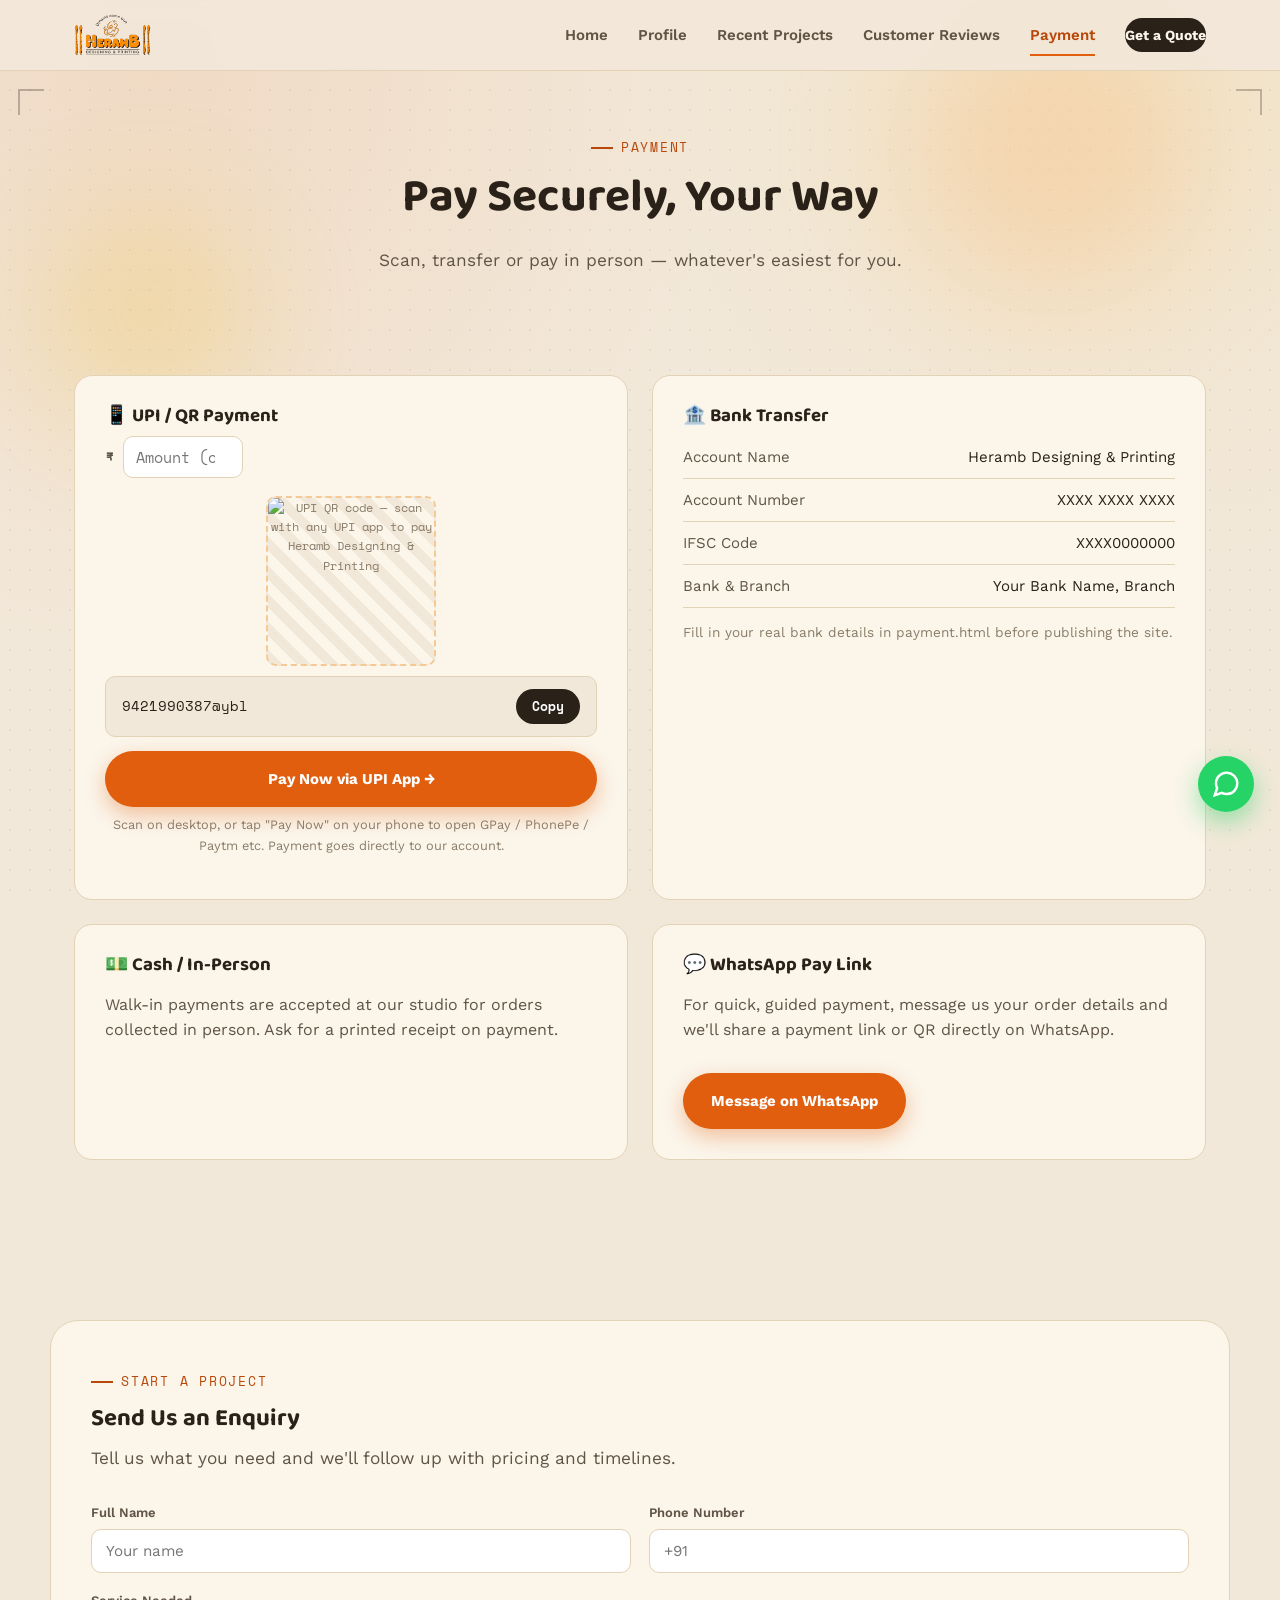
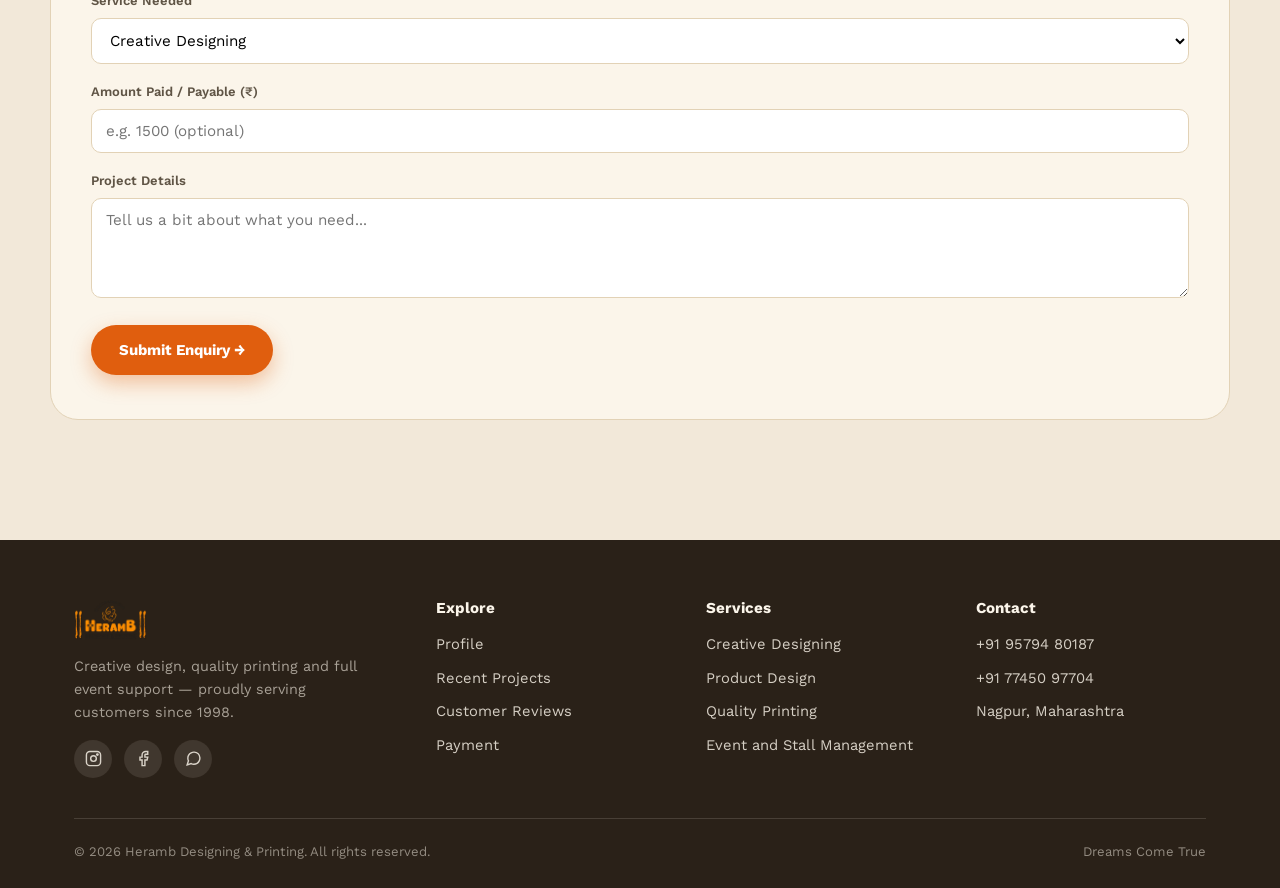
==== payment.html @ d9533949 "Add files via upload" ====
<!DOCTYPE html>
<html lang="en">
<head>
<meta charset="UTF-8">
<meta name="viewport" content="width=device-width, initial-scale=1.0">
<title>Payment &amp; Enquiry | Heramb Designing &amp; Printing</title>
<meta name="description" content="Payment options and project enquiry form for Heramb Designing & Printing.">
<link rel="icon" href="images/logo.png">
<link rel="preconnect" href="https://fonts.googleapis.com">
<link href="https://fonts.googleapis.com/css2?family=Baloo+2:wght@500;600;700;800&family=Work+Sans:wght@400;500;600;700&family=Space+Mono:wght@400;700&display=swap" rel="stylesheet">
<link rel="stylesheet" href="styles.css">
<script src="config.js"></script>
<style>
  .pay-grid { display: grid; grid-template-columns: 1fr 1fr; gap: 24px; }
  .pay-card { background: var(--beige-panel); border: 1px solid var(--beige-line); border-radius: var(--radius-md); padding: 30px; }
  .pay-card h3 { display:flex; align-items:center; gap:10px; }
  .qr-box {
    width: 170px; height: 170px; margin: 18px auto 10px;
    border: 2px dashed var(--orange-tint-2); border-radius: var(--radius-sm);
    display:flex; align-items:center; justify-content:center;
    color: var(--charcoal-faint); font-family: var(--font-mono); font-size:12px; text-align:center;
    background: repeating-linear-gradient(45deg, var(--beige-bg), var(--beige-bg) 10px, var(--beige-panel) 10px, var(--beige-panel) 20px);
  }
  .upi-row {
    display:flex; align-items:center; justify-content:space-between; gap:10px;
    background: var(--beige-bg); border: 1px solid var(--beige-line);
    border-radius: var(--radius-sm); padding: 12px 16px; font-family: var(--font-mono); font-size: 14px;
  }
  .copy-btn {
    background: var(--charcoal); color:#fff; border:none; padding:8px 16px;
    border-radius: 999px; font-size: 12.5px; font-weight:700;
  }
  .copy-btn:hover { background: var(--orange-deep); }
  .detail-line { display:flex; justify-content:space-between; padding:9px 0; border-bottom:1px solid var(--beige-line); font-size:.94rem; }
  .detail-line span:first-child { color: var(--charcoal-soft); }
  .form-grid { display:grid; grid-template-columns: 1fr 1fr; gap:18px; }
  .form-grid .full { grid-column: 1 / -1; }
  label { font-size: 13px; font-weight:600; color:var(--charcoal-soft); display:block; margin-bottom:6px; }
  input, select, textarea {
    width:100%; padding: 12px 14px; border-radius: var(--radius-sm);
    border: 1px solid var(--beige-line); background:#fff; font-family: var(--font-body); font-size: .95rem;
  }
  textarea { resize: vertical; min-height: 100px; }
  #formMessage {
    display:none; margin-top:16px; padding:14px 18px; border-radius: var(--radius-sm);
    background: var(--orange-tint); color: var(--orange-deep); font-size:.9rem; font-weight:600;
  }
  @media (max-width: 900px){ .pay-grid, .form-grid { grid-template-columns: 1fr; } }

  .amount-row { display:flex; align-items:center; gap:8px; margin-bottom: 4px; }
  .amount-row span { font-family: var(--font-mono); font-weight:700; color: var(--charcoal-soft); }
  .amount-row input {
    width: 120px; padding: 9px 12px; border-radius: var(--radius-sm);
    border: 1px solid var(--beige-line); background:#fff; font-family: var(--font-mono); font-size: .95rem;
  }
  .qr-box img { width: 100%; height: 100%; object-fit: contain; border-radius: calc(var(--radius-sm) - 2px); }
  .pay-now-btn {
    display:block; text-align:center; margin-top: 14px; width: 100%;
  }
  .qr-hint { font-size:.8rem; color: var(--charcoal-faint); text-align:center; margin-top: 8px; }
</style>
</head>
<body>

<header class="site-header">
  <div class="nav-wrap">
    <a href="index.html" class="brand"><img src="images/logo.png" alt="Heramb Designing & Printing logo"></a>
    <nav class="nav-links">
      <a href="index.html">Home</a>
      <a href="profile.html">Profile</a>
      <a href="projects.html">Recent Projects</a>
      <a href="reviews.html">Customer Reviews</a>
      <a href="payment.html">Payment</a>
      <a href="payment.html#enquiry" class="nav-cta">Get a Quote</a>
    </nav>
    <button class="nav-toggle" aria-label="Toggle menu"><span></span><span></span><span></span></button>
  </div>
</header>

<section class="page-hero">
  <span class="crop-mark tl"></span>
  <span class="crop-mark tr"></span>
  <span class="blob orange" style="width:300px;height:300px;top:-70px;right:6%;"></span>
  <span class="blob yellow" style="width:220px;height:220px;bottom:-50px;left:3%;"></span>
  <div class="container section-head">
    <span class="eyebrow">Payment</span>
    <h1>Pay Securely, Your Way</h1>
    <p class="lead" style="margin:0 auto;">Scan, transfer or pay in person — whatever's easiest for you.</p>
  </div>
</section>

<section style="padding-top:0;">
  <div class="container pay-grid">

    <div class="pay-card">
      <h3>📱 UPI / QR Payment</h3>
      <div class="amount-row">
        <span>₹</span>
        <input type="number" id="payAmount" min="1" step="1" placeholder="Amount (optional)">
      </div>
      <div class="qr-box" id="qrBox"><img id="qrImg" alt="UPI QR code — scan with any UPI app to pay Heramb Designing & Printing"></div>
      <div class="upi-row">
        <span id="upiIdText">9421990387@ybl</span>
        <button class="copy-btn" id="copyUpiBtn">Copy</button>
      </div>
      <a href="#" id="payNowBtn" class="btn btn-primary pay-now-btn">Pay Now via UPI App →</a>
      <p class="qr-hint">Scan on desktop, or tap "Pay Now" on your phone to open GPay / PhonePe / Paytm etc. Payment goes directly to our account.</p>
    </div>

    <div class="pay-card">
      <h3>🏦 Bank Transfer</h3>
      <div class="detail-line"><span>Account Name</span><span>Heramb Designing &amp; Printing</span></div>
      <div class="detail-line"><span>Account Number</span><span>XXXX XXXX XXXX</span></div>
      <div class="detail-line"><span>IFSC Code</span><span>XXXX0000000</span></div>
      <div class="detail-line"><span>Bank &amp; Branch</span><span>Your Bank Name, Branch</span></div>
      <p style="font-size:.85rem; color:var(--charcoal-faint); margin-top:14px;">
        Fill in your real bank details in payment.html before publishing the site.
      </p>
    </div>

    <div class="pay-card">
      <h3>💵 Cash / In-Person</h3>
      <p style="color:var(--charcoal-soft);">Walk-in payments are accepted at our studio for orders collected in person. Ask for a printed receipt on payment.</p>
    </div>

    <div class="pay-card">
      <h3>💬 WhatsApp Pay Link</h3>
      <p style="color:var(--charcoal-soft);">For quick, guided payment, message us your order details and we'll share a payment link or QR directly on WhatsApp.</p>
      <a href="https://wa.me/919579480187?text=Hi%2C%20I%27d%20like%20some%20help%20with%20an%20order%2Fpayment." class="btn btn-primary whatsapp-btn" style="margin-top:14px;" target="_blank" rel="noopener">Message on WhatsApp</a>
    </div>

  </div>
</section>

<section id="enquiry">
  <div class="container panel" style="padding:44px 40px;">
    <div class="section-head left" style="margin-bottom:30px;">
      <span class="eyebrow">Start a Project</span>
      <h2>Send Us an Enquiry</h2>
      <p class="lead" style="margin:0;">Tell us what you need and we'll follow up with pricing and timelines.</p>
    </div>

    <form id="enquiryForm">
      <div class="form-grid">
        <div>
          <label for="fName">Full Name</label>
          <input type="text" id="fName" required placeholder="Your name">
        </div>
        <div>
          <label for="fPhone">Phone Number</label>
          <input type="tel" id="fPhone" required placeholder="+91 ">
        </div>
        <div class="full">
          <label for="fService">Service Needed</label>
          <select id="fService">
            <option>Creative Designing</option>
            <option>Product Design</option>
            <option>Quality Printing</option>
            <option>Event and Stall Management</option>
            <option>Other Creatives</option>
            <option>Graphic Design</option>
            <option>Not Sure Yet</option>
          </select>
        </div>
        <div class="full">
          <label for="fAmount">Amount Paid / Payable (₹)</label>
          <input type="text" id="fAmount" placeholder="e.g. 1500 (optional)">
        </div>
        <div class="full">
          <label for="fMessage">Project Details</label>
          <textarea id="fMessage" placeholder="Tell us a bit about what you need..."></textarea>
        </div>
      </div>
      <button type="submit" class="btn btn-primary" style="margin-top:20px;">Submit Enquiry →</button>
      <p id="formMessage"></p>
    </form>
  </div>
</section>

<footer>
  <div class="container">
    <div class="footer-grid">
      <div class="footer-brand">
        <img src="images/logo.png" alt="Heramb Designing & Printing">
        <p>Creative design, quality printing and full event support — proudly serving customers since 1998.</p>
        <div class="social-row">
          <a href="#" aria-label="Instagram" target="_blank" rel="noopener"><svg width="17" height="17" viewBox="0 0 24 24" fill="none" stroke="currentColor" stroke-width="2"><rect x="2" y="2" width="20" height="20" rx="5"/><circle cx="12" cy="12" r="4"/><circle cx="17.5" cy="6.5" r="1"/></svg></a>
          <a href="#" aria-label="Facebook" target="_blank" rel="noopener"><svg width="17" height="17" viewBox="0 0 24 24" fill="none" stroke="currentColor" stroke-width="2"><path d="M18 2h-3a5 5 0 0 0-5 5v3H7v4h3v8h4v-8h3l1-4h-4V7a1 1 0 0 1 1-1h3Z"/></svg></a>
          <a href="https://wa.me/919579480187" class="whatsapp-icon" aria-label="WhatsApp" target="_blank" rel="noopener"><svg width="17" height="17" viewBox="0 0 24 24" fill="none" stroke="currentColor" stroke-width="2"><path d="M21 11.5a8.38 8.38 0 0 1-.9 3.8 8.5 8.5 0 0 1-7.6 4.7 8.38 8.38 0 0 1-3.8-.9L3 21l1.9-5.7a8.38 8.38 0 0 1-.9-3.8 8.5 8.5 0 0 1 4.7-7.6 8.38 8.38 0 0 1 3.8-.9h.5a8.48 8.48 0 0 1 8 8v.5Z"/></svg></a>
        </div>
      </div>
      <div>
        <h4>Explore</h4>
        <ul>
          <li><a href="profile.html">Profile</a></li>
          <li><a href="projects.html">Recent Projects</a></li>
          <li><a href="reviews.html">Customer Reviews</a></li>
          <li><a href="payment.html">Payment</a></li>
        </ul>
      </div>
      <div>
        <h4>Services</h4>
        <ul>
          <li><a href="index.html#services">Creative Designing</a></li>
          <li><a href="index.html#services">Product Design</a></li>
          <li><a href="index.html#services">Quality Printing</a></li>
          <li><a href="index.html#services">Event and Stall Management</a></li>
        </ul>
      </div>
      <div>
        <h4>Contact</h4>
        <ul>
          <li>+91 95794 80187</li>
          <li>+91 77450 97704</li>
          <li>Nagpur, Maharashtra</li>
        </ul>
      </div>
    </div>
    <div class="footer-bottom">
      <span>© 2026 Heramb Designing &amp; Printing. All rights reserved.</span>
      <span>Dreams Come True</span>
    </div>
  </div>
</footer>

<script src="script.js"></script>
</body>
</html>
---- styles.css ----
/* ============================================
   HERAMB DESIGNING & PRINTING — Design System
   Palette: warm beige paper + press-proof orange
   Signature motif: printer's crop / registration marks
   ============================================ */

:root {
  --beige-bg: #f2e8d9;
  --beige-panel: #fbf5ea;
  --beige-line: #e2d2b6;
  --charcoal: #2a2118;
  --charcoal-soft: #5f5445;
  --charcoal-faint: #8a7d6a;
  --orange: #e05e0e;
  --orange-deep: #b8480a;
  --orange-tint: #fbdcb8;
  --orange-tint-2: #f6c894;
  --cyan-reg: #1ba9c7;
  --magenta-reg: #d6368f;
  --yellow-reg: #ecb400;
  --teal-pop: #0e9c8f;
  --coral-pop: #ef5f6d;
  --violet-pop: #8b5cf6;

  --font-display: "Baloo 2", system-ui, sans-serif;
  --font-body: "Work Sans", system-ui, sans-serif;
  --font-mono: "Space Mono", monospace;

  --radius-lg: 28px;
  --radius-md: 18px;
  --radius-sm: 10px;
  --shadow-card: 0 10px 30px rgba(42, 33, 24, 0.08);
  --shadow-card-hover: 0 16px 40px rgba(42, 33, 24, 0.14);
}

* { box-sizing: border-box; }
html { scroll-behavior: smooth; }

body {
  margin: 0;
  color: var(--charcoal);
  font-family: var(--font-body);
  line-height: 1.6;
  -webkit-font-smoothing: antialiased;

  /* Fresh, on-brand texture: a faint printer's halftone dot grid over
     a soft beige wash — subtle enough to stay professional, unique
     enough to not look like a stock template. */
  background-color: var(--beige-bg);
  background-image:
    radial-gradient(rgba(42, 33, 24, 0.055) 1px, transparent 1.6px),
    radial-gradient(circle at 12% 8%, rgba(224, 94, 14, 0.10), transparent 42%),
    radial-gradient(circle at 88% 4%, rgba(236, 180, 0, 0.08), transparent 38%);
  background-size: 20px 20px, 100% 100%, 100% 100%;
  background-attachment: fixed, fixed, fixed;
  background-repeat: repeat, no-repeat, no-repeat;
}

/* Soft blurred blob accents used behind hero / feature sections */
.blob {
  position: absolute;
  border-radius: 50%;
  filter: blur(60px);
  opacity: .5;
  pointer-events: none;
  z-index: 0;
}
.blob.orange { background: var(--orange-tint-2); }
.blob.yellow { background: var(--yellow-reg); opacity: .18; }
.blob.charcoal { background: var(--beige-line); opacity: .6; }

/* ---------- Scroll reveal ---------- */
.reveal {
  opacity: 0;
  transform: translateY(22px);
  transition: opacity .7s cubic-bezier(.22,.61,.36,1), transform .7s cubic-bezier(.22,.61,.36,1);
}
.reveal.in-view {
  opacity: 1;
  transform: translateY(0);
}
@media (prefers-reduced-motion: reduce) {
  .reveal { opacity: 1; transform: none; transition: none; }
}

img { max-width: 100%; display: block; }
a { color: inherit; text-decoration: none; }
ul { margin: 0; padding: 0; list-style: none; }
button { font-family: inherit; cursor: pointer; }

.container {
  max-width: 1180px;
  margin: 0 auto;
  padding: 0 24px;
}

h1, h2, h3, h4 {
  font-family: var(--font-display);
  font-weight: 700;
  line-height: 1.12;
  margin: 0 0 .5em;
  color: var(--charcoal);
}

.eyebrow {
  font-family: var(--font-mono);
  font-size: 12.5px;
  letter-spacing: .14em;
  text-transform: uppercase;
  color: var(--orange-deep);
  display: inline-flex;
  align-items: center;
  gap: 8px;
  margin-bottom: 14px;
}
.eyebrow::before {
  content: "";
  width: 22px;
  height: 2px;
  background: var(--orange-deep);
  display: inline-block;
}

p.lead {
  color: var(--charcoal-soft);
  font-size: 1.08rem;
  max-width: 60ch;
}

/* ---------- Crop-mark signature element ---------- */
.crop-mark {
  position: absolute;
  width: 26px;
  height: 26px;
  border: 2px solid var(--charcoal);
  opacity: .28;
  pointer-events: none;
}
.crop-mark.tl { top: 18px; left: 18px; border-right: none; border-bottom: none; }
.crop-mark.tr { top: 18px; right: 18px; border-left: none; border-bottom: none; }
.crop-mark.bl { bottom: 18px; left: 18px; border-right: none; border-top: none; }
.crop-mark.br { bottom: 18px; right: 18px; border-left: none; border-top: none; }

.reg-dots { display: inline-flex; gap: 6px; align-items: center; }
.reg-dots span {
  width: 8px; height: 8px; border-radius: 50%; display: inline-block;
}
.reg-dots .c { background: var(--cyan-reg); }
.reg-dots .m { background: var(--magenta-reg); }
.reg-dots .y { background: var(--yellow-reg); }
.reg-dots .k { background: var(--charcoal); }

/* ---------- Header / Nav ---------- */
.site-header {
  position: sticky;
  top: 0;
  z-index: 100;
  background: rgba(242, 232, 217, .92);
  backdrop-filter: blur(8px);
  border-bottom: 1px solid var(--beige-line);
  transition: box-shadow .3s ease, background .3s ease;
}
.site-header.scrolled {
  box-shadow: 0 8px 24px rgba(42, 33, 24, .08);
  background: rgba(242, 232, 217, .98);
}
.nav-wrap {
  display: flex;
  align-items: center;
  justify-content: space-between;
  padding: 14px 24px;
  max-width: 1180px;
  margin: 0 auto;
}
.brand {
  position: relative;
  display: flex;
  align-items: center;
  gap: 10px;
}
.brand img { height: 42px; width: auto; }
.brand-text {
  font-family: var(--font-mono);
  font-size: 11px;
  letter-spacing: .08em;
  color: var(--charcoal-soft);
  text-transform: uppercase;
}
.nav-links {
  display: flex;
  gap: 30px;
  align-items: center;
}
.nav-links a {
  font-weight: 600;
  font-size: 15px;
  color: var(--charcoal-soft);
  position: relative;
  padding: 6px 0;
}
.nav-links a:hover, .nav-links a.active { color: var(--orange-deep); }
.nav-links a.active::after {
  content: "";
  position: absolute;
  left: 0; right: 0; bottom: -3px;
  height: 2px;
  background: var(--orange);
}
.nav-cta {
  background: var(--charcoal);
  color: var(--beige-panel) !important;
  padding: 10px 20px;
  border-radius: 999px;
  font-weight: 700 !important;
  font-size: 14px !important;
}
.nav-cta:hover { background: var(--orange-deep); }

.nav-toggle {
  display: none;
  flex-direction: column;
  gap: 5px;
  background: none;
  border: none;
  padding: 8px;
}
.nav-toggle span {
  width: 24px; height: 2px; background: var(--charcoal);
}

/* ---------- Hero ---------- */
.hero {
  position: relative;
  padding: 90px 0 70px;
  overflow: hidden;
}
.hero-grid {
  display: grid;
  grid-template-columns: 1.1fr .9fr;
  gap: 50px;
  align-items: center;
}
.hero h1 {
  font-size: clamp(2.4rem, 4.5vw, 3.7rem);
}
.hero h1 .accent { color: var(--orange); }
.hero-stats {
  display: flex;
  gap: 36px;
  margin: 30px 0;
  flex-wrap: wrap;
}
.stat-num {
  font-family: var(--font-mono);
  font-size: 2.1rem;
  font-weight: 700;
  color: var(--orange-deep);
  display: block;
}
.stat-label {
  font-size: 13px;
  color: var(--charcoal-soft);
  text-transform: uppercase;
  letter-spacing: .06em;
}
.hero-actions { display: flex; gap: 16px; flex-wrap: wrap; margin-top: 10px; }

.btn {
  display: inline-flex;
  align-items: center;
  gap: 8px;
  padding: 14px 26px;
  border-radius: 999px;
  font-weight: 700;
  font-size: 15px;
  border: 2px solid transparent;
  transition: transform .15s ease, box-shadow .15s ease, background .15s ease;
}
.btn-primary {
  background: var(--orange);
  color: #fff;
  box-shadow: 0 8px 20px rgba(224, 94, 14, .35);
}
.btn-primary:hover { background: var(--orange-deep); transform: translateY(-2px); }
.btn-outline {
  border-color: var(--charcoal);
  color: var(--charcoal);
}
.btn-outline:hover { background: var(--charcoal); color: var(--beige-panel); }

/* WhatsApp brand green — only shows when the button/icon is actually clicked or hovered */
.btn.whatsapp-btn:hover,
.btn.whatsapp-btn:active {
  background: #25D366;
  border-color: #25D366;
  color: #ffffff;
}
.social-row a.whatsapp-icon:hover { background: #25D366; }

.hero-visual {
  position: relative;
  display: flex;
  align-items: center;
  justify-content: center;
}
/* Soft pulsing glow behind everything, gives the whole badge some depth */
.hero-visual::before {
  content: "";
  position: absolute;
  width: 460px;
  height: 460px;
  border-radius: 50%;
  background: radial-gradient(circle, rgba(224, 94, 14, 0.18) 0%, rgba(224, 94, 14, 0) 70%);
  animation: heroGlowPulse 3.2s ease-in-out infinite;
  z-index: 0;
}
@keyframes heroGlowPulse {
  0%, 100% { transform: scale(1); opacity: .6; }
  50% { transform: scale(1.08); opacity: 1; }
}
.hero-visual .ring {
  position: absolute;
  border: 2px dashed var(--orange);
  border-radius: 50%;
  opacity: .45;
  z-index: 1;
}
.hero-visual .ring.r1 { width: 340px; height: 340px; animation: spin 40s linear infinite; }
.hero-visual .ring.r2 { width: 420px; height: 420px; opacity: .28; animation: spin 60s linear infinite reverse; }
@keyframes spin { to { transform: rotate(360deg); } }
.logo-frame { position: relative; z-index: 2; width: 270px; }
.hero-visual img { display: block; width: 100%; }

/* ---------- Section basics ---------- */
section { padding: 80px 0; position: relative; }
.section-head { max-width: 640px; margin: 0 auto 50px; text-align: center; }
.section-head.left { margin-left: 0; text-align: left; }

.panel {
  background: var(--beige-panel);
  border-radius: var(--radius-lg);
  border: 1px solid var(--beige-line);
}

/* ---------- Services grid ---------- */
.services-grid {
  display: grid;
  grid-template-columns: repeat(3, 1fr);
  gap: 22px;
}
.service-card-link {
  display: block;
  height: 100%;
  text-decoration: none;
  color: inherit;
}
.service-card {
  background: var(--beige-panel);
  border: 1px solid var(--beige-line);
  border-radius: var(--radius-md);
  padding: 30px 26px;
  height: 100%;
  box-sizing: border-box;
  display: flex;
  flex-direction: column;
  transition: transform .2s ease, box-shadow .2s ease, border-color .2s ease;
}
.service-card-link:hover .service-card {
  transform: translateY(-6px);
  box-shadow: var(--shadow-card-hover);
  border-color: var(--orange-tint-2);
}
.service-icon {
  width: 52px; height: 52px;
  border-radius: 14px;
  background: var(--orange-tint);
  display: flex; align-items: center; justify-content: center;
  margin-bottom: 18px;
  color: var(--orange-deep);
}
.service-card h3 { font-size: 1.15rem; margin-bottom: 8px; }
.service-card p { color: var(--charcoal-soft); font-size: .95rem; margin: 0; }

/* ---------- Cards / Projects ---------- */
.filter-bar {
  display: flex;
  gap: 10px;
  flex-wrap: wrap;
  justify-content: center;
  margin-bottom: 40px;
}
.filter-btn {
  background: var(--beige-panel);
  border: 1px solid var(--beige-line);
  padding: 9px 20px;
  border-radius: 999px;
  font-size: 14px;
  font-weight: 600;
  color: var(--charcoal-soft);
}
.filter-btn.active, .filter-btn:hover {
  background: var(--charcoal);
  color: var(--beige-panel);
  border-color: var(--charcoal);
}

.projects-grid {
  display: grid;
  grid-template-columns: repeat(3, 1fr);
  gap: 24px;
}
.project-card {
  border-radius: var(--radius-md);
  overflow: hidden;
  background: var(--beige-panel);
  border: 1px solid var(--beige-line);
  transition: transform .2s ease, box-shadow .2s ease;
}
.project-card:hover { transform: translateY(-6px); box-shadow: var(--shadow-card-hover); }
.project-thumb {
  aspect-ratio: 4/3;
  display: flex; align-items: center; justify-content: center;
  position: relative;
  color: #fff;
  font-family: var(--font-mono);
  font-size: 13px;
  letter-spacing: .05em;
  text-transform: uppercase;
}
.project-thumb .thumb-img {
  position: absolute;
  inset: 0;
  width: 100%;
  height: 100%;
  object-fit: cover;
  z-index: 0;
}
.project-thumb .tag {
  position: absolute;
  top: 14px; left: 14px;
  z-index: 2;
  background: rgba(0,0,0,.28);
  padding: 5px 12px;
  border-radius: 999px;
  backdrop-filter: blur(3px);
}
.project-body { padding: 18px 20px 22px; }
.project-body h3 { font-size: 1.05rem; margin-bottom: 4px; }
.project-body p { color: var(--charcoal-soft); font-size: .9rem; margin: 0; }

/* ---------- Testimonials ---------- */
.review-grid {
  display: grid;
  grid-template-columns: repeat(3, 1fr);
  gap: 22px;
}
.review-card {
  background: var(--beige-panel);
  border: 1px solid var(--beige-line);
  border-radius: var(--radius-md);
  padding: 28px 26px;
  position: relative;
}
.review-stars { color: var(--orange); font-size: 15px; margin-bottom: 12px; letter-spacing: 2px; }
.review-text { color: var(--charcoal-soft); font-size: .96rem; margin-bottom: 18px; }
.review-person { display: flex; align-items: center; gap: 12px; }
.review-avatar {
  width: 42px; height: 42px; border-radius: 50%;
  background: var(--orange-tint);
  color: var(--orange-deep);
  display: flex; align-items: center; justify-content: center;
  font-family: var(--font-mono); font-weight: 700;
}
.review-name { font-weight: 700; font-size: .93rem; }
.review-role { font-size: .8rem; color: var(--charcoal-faint); }

/* ---------- Stats strip ---------- */
.stats-strip {
  background: var(--charcoal);
  color: var(--beige-panel);
  border-radius: var(--radius-lg);
  padding: 44px 30px;
  display: grid;
  grid-template-columns: repeat(4, 1fr);
  text-align: center;
  gap: 20px;
}
.stats-strip .stat-num { color: var(--orange-tint-2); }
.stats-strip .stat-label { color: rgba(251,245,234,.7); }

/* ---------- Footer ---------- */
footer {
  background: var(--charcoal);
  color: rgba(251, 245, 234, .82);
  padding: 60px 0 26px;
  margin-top: 40px;
}
.footer-grid {
  display: grid;
  grid-template-columns: 1.4fr 1fr 1fr 1fr;
  gap: 40px;
  padding-bottom: 40px;
  border-bottom: 1px solid rgba(251,245,234,.14);
}
.footer-brand img { height: 40px; margin-bottom: 14px; }
.footer-brand p { font-size: .9rem; color: rgba(251,245,234,.6); max-width: 32ch; }
footer h4 { color: var(--beige-panel); font-size: .95rem; margin-bottom: 16px; font-family: var(--font-body); }
footer ul li { margin-bottom: 10px; font-size: .92rem; }
footer ul li a:hover { color: var(--orange-tint-2); }
.social-row { display: flex; gap: 12px; margin-top: 16px; }
.social-row a {
  width: 38px; height: 38px; border-radius: 50%;
  background: rgba(251,245,234,.1);
  display: flex; align-items: center; justify-content: center;
}
.social-row a:hover { background: var(--orange); }
.footer-bottom {
  padding-top: 22px;
  display: flex;
  justify-content: space-between;
  font-size: .82rem;
  color: rgba(251,245,234,.5);
  flex-wrap: wrap;
  gap: 10px;
}

/* ---------- Page header (sub-pages) ---------- */
.page-hero {
  padding: 60px 0 50px;
  position: relative;
}
.page-hero h1 { font-size: clamp(2rem, 4vw, 2.9rem); }
.page-hero > .container, .hero > .container { position: relative; z-index: 1; }

/* ---------- Utility ---------- */
.mt-lg { margin-top: 60px; }
.text-center { text-align: center; }
.two-col {
  display: grid;
  grid-template-columns: 1fr 1fr;
  gap: 50px;
  align-items: center;
}
.badge-strip {
  display: flex;
  gap: 14px;
  flex-wrap: wrap;
}
.badge-pill {
  font-family: var(--font-mono);
  font-size: 12px;
  padding: 7px 14px;
  border-radius: 999px;
  background: var(--orange-tint);
  color: var(--orange-deep);
  border: 1px solid var(--orange-tint-2);
}

/* ---------- Responsive ---------- */
@media (max-width: 900px) {
  .hero-grid, .two-col { grid-template-columns: 1fr; }
  .hero-visual { order: -1; }
  .services-grid, .projects-grid, .review-grid { grid-template-columns: repeat(2, 1fr); }
  .stats-strip { grid-template-columns: repeat(2, 1fr); }
  .footer-grid { grid-template-columns: 1fr 1fr; }
  .nav-links { display: none; }
  .nav-toggle { display: flex; }
}
@media (max-width: 600px) {
  .services-grid, .projects-grid, .review-grid { grid-template-columns: 1fr; }
  .stats-strip { grid-template-columns: repeat(2, 1fr); }
  .footer-grid { grid-template-columns: 1fr; }
  .hero-stats { gap: 24px; }
}

/* Mobile nav drawer */
.nav-links.open {
  display: flex;
  position: absolute;
  top: 100%;
  left: 0; right: 0;
  background: var(--beige-panel);
  flex-direction: column;
  padding: 20px 24px;
  gap: 18px;
  border-bottom: 1px solid var(--beige-line);
}

/* ============================================
   INTERACTIVE / PLAYFUL ADD-ONS
   ============================================ */

/* Extra floating color blobs (site-wide, not just hero) */
.blob.teal { background: var(--teal-pop); opacity: .16; }
.blob.coral { background: var(--coral-pop); opacity: .14; }
.blob.violet { background: var(--violet-pop); opacity: .12; }
.blob.drift { animation: driftBlob 14s ease-in-out infinite; }
@keyframes driftBlob {
  0%, 100% { transform: translate(0,0) scale(1); }
  50% { transform: translate(18px,-14px) scale(1.06); }
}

/* Magnetic glow buttons */
.btn { position: relative; overflow: hidden; }
.btn::before {
  content: "";
  position: absolute;
  inset: -2px;
  border-radius: 999px;
  background: linear-gradient(90deg, var(--orange), var(--coral-pop), var(--yellow-reg), var(--orange));
  background-size: 300% 100%;
  opacity: 0;
  z-index: -1;
  transition: opacity .3s ease;
  animation: gradientSlide 3s linear infinite;
}
.btn-primary:hover::before { opacity: 1; }
@keyframes gradientSlide { to { background-position: 300% 0; } }
.btn:active { transform: scale(.96) !important; }

/* Logo stays put — the rings keep spinning around it, and the mark itself
   only reacts with a light sweep of shine on hover/click. No wobble, no glow. */
.logo-frame img,
.brand img { cursor: pointer; }

.logo-frame::after,
.brand::after {
  content: "";
  position: absolute;
  inset: 0;
  -webkit-mask-image: url(images/logo.png);
  mask-image: url(images/logo.png);
  -webkit-mask-size: contain;
  mask-size: contain;
  -webkit-mask-position: center;
  mask-position: center;
  -webkit-mask-repeat: no-repeat;
  mask-repeat: no-repeat;
  background: linear-gradient(115deg,
    transparent 30%,
    rgba(255, 255, 255, .95) 47%,
    rgba(255, 214, 120, .9) 53%,
    transparent 70%);
  background-size: 280% 280%;
  background-position: -140% -140%;
  opacity: 0;
  pointer-events: none;
  transition: opacity .2s ease;
}
.logo-frame:hover::after,
.logo-frame:active::after,
.logo-frame:focus-visible::after,
.logo-frame.shine-play::after,
.brand:hover::after,
.brand:active::after,
.brand:focus-visible::after,
.brand.shine-play::after {
  opacity: 1;
  animation: logoShine 1s ease forwards;
}
@keyframes logoShine {
  from { background-position: -140% -140%; }
  to   { background-position: 140% 140%; }
}

/* Animated counters */
.stat-num.counting::after { content: ""; }

/* Service cards -> flip-reveal */
.service-card { perspective: 1000px; cursor: pointer; }
.service-card .service-icon {
  transition: transform .5s cubic-bezier(.34,1.56,.64,1), background .3s ease, color .3s ease;
}
.service-card-link:hover .service-icon {
  transform: rotate(360deg) scale(1.12);
  background: var(--orange);
  color: #fff;
}
.service-card::after {
  content: "";
  position: absolute;
  left: 0; bottom: 0;
  width: 0%; height: 3px;
  background: linear-gradient(90deg, var(--orange), var(--coral-pop), var(--yellow-reg));
  transition: width .4s ease;
  border-radius: 0 0 var(--radius-md) var(--radius-md);
}
.service-card { position: relative; }
.service-card-link:hover .service-card::after { width: 100%; }

/* Colorful rotating border accent per card (cycled via nth-child on the link wrapper) */
.service-card-link:nth-child(6n+1):hover .service-card { border-color: var(--orange); }
.service-card-link:nth-child(6n+2):hover .service-card { border-color: var(--teal-pop); }
.service-card-link:nth-child(6n+3):hover .service-card { border-color: var(--coral-pop); }
.service-card-link:nth-child(6n+4):hover .service-card { border-color: var(--violet-pop); }
.service-card-link:nth-child(6n+5):hover .service-card { border-color: var(--yellow-reg); }
.service-card-link:nth-child(6n+6):hover .service-card { border-color: var(--magenta-reg); }

/* Project cards -> hover shine + zoom */
.project-card { cursor: pointer; }
.project-thumb { overflow: hidden; }
.project-thumb::before {
  content: "";
  position: absolute; inset: 0;
  z-index: 1;
  background: linear-gradient(120deg, transparent 30%, rgba(255,255,255,.35) 50%, transparent 70%);
  transform: translateX(-120%);
  transition: transform .7s ease;
}
.project-card:hover .project-thumb::before { transform: translateX(120%); }
.project-card:hover .project-thumb { filter: brightness(1.08) saturate(1.15); }

/* Review cards -> colorful accent bar left edge, cycling colors */
.review-card { border-left: 4px solid var(--orange); transition: transform .3s ease, box-shadow .3s ease, border-color .3s ease; }
.review-card:nth-child(3n+1) { border-left-color: var(--orange); }
.review-card:nth-child(3n+2) { border-left-color: var(--teal-pop); }
.review-card:nth-child(3n+3) { border-left-color: var(--coral-pop); }
.review-card:hover { transform: translateY(-6px) scale(1.015); box-shadow: var(--shadow-card-hover); }
.review-stars span { display: inline-block; transition: transform .2s ease; }
.review-card:hover .review-stars span { animation: starPop .5s ease forwards; }
.review-stars span:nth-child(1){animation-delay:.02s}.review-stars span:nth-child(2){animation-delay:.08s}
.review-stars span:nth-child(3){animation-delay:.14s}.review-stars span:nth-child(4){animation-delay:.2s}
.review-stars span:nth-child(5){animation-delay:.26s}
@keyframes starPop { 40% { transform: scale(1.4) rotate(-8deg); } 100% { transform: scale(1) rotate(0); } }

/* Animated rating bars (reviews page) */
.bar-fill { transition: width 1.1s cubic-bezier(.22,.61,.36,1); background: linear-gradient(90deg, var(--orange), var(--coral-pop)); }
.bar-fill.animate-bar { }

/* Filter buttons -> bouncy active state */
.filter-btn { transition: transform .2s cubic-bezier(.34,1.56,.64,1), background .2s ease, color .2s ease, border-color .2s ease; }
.filter-btn.active { transform: scale(1.06); }
.filter-btn:active { transform: scale(.94); }

.filter-btn.pointed-hint {
  animation: pointedPulse 1.1s ease-in-out infinite;
  border-color: var(--orange) !important;
  box-shadow: 0 0 0 3px var(--orange-tint);
}
@keyframes pointedPulse {
  0%, 100% { transform: scale(1); }
  50% { transform: scale(1.08); }
}

/* Cursor-follow spotlight on panels */
.panel, .pay-card { position: relative; overflow: hidden; }
.panel::before, .pay-card::before {
  content: "";
  position: absolute;
  width: 260px; height: 260px;
  background: radial-gradient(circle, rgba(224,94,14,.14), transparent 70%);
  border-radius: 50%;
  left: var(--mx, 50%); top: var(--my, 50%);
  transform: translate(-50%, -50%);
  opacity: 0;
  transition: opacity .3s ease;
  pointer-events: none;
}
.panel:hover::before, .pay-card:hover::before { opacity: 1; }

/* Copy button success pulse */
.copy-btn.copied { background: var(--teal-pop); animation: pulseCopy .4s ease; }
@keyframes pulseCopy { 0%{transform:scale(1);} 40%{transform:scale(1.12);} 100%{transform:scale(1);} }

/* Form success confetti burst container */
.confetti-piece {
  position: fixed;
  width: 8px; height: 8px;
  top: 0; left: 0;
  border-radius: 2px;
  pointer-events: none;
  z-index: 999;
}

/* Nav link underline wiggle */
.nav-links a::before {
  content: "";
  position: absolute;
  left: 0; bottom: -3px;
  width: 0; height: 2px;
  background: var(--orange);
  transition: width .3s ease;
}
.nav-links a:hover::before { width: 100%; }

/* Section eyebrow dot bounce */
.reg-dots span { transition: transform .3s ease; }
.eyebrow:hover .reg-dots span { animation: dotBounce .6s ease; }
.reg-dots .c{animation-delay:0s}.reg-dots .m{animation-delay:.08s}.reg-dots .y{animation-delay:.16s}.reg-dots .k{animation-delay:.24s}
@keyframes dotBounce { 40%{ transform: translateY(-6px); } 100%{ transform: translateY(0); } }

/* Scroll-to-top playful button */
.scroll-top-btn {
  position: fixed; bottom: 26px; right: 26px;
  width: 48px; height: 48px; border-radius: 50%;
  background: var(--orange); color: #fff; border: none;
  display: flex; align-items: center; justify-content: center;
  box-shadow: 0 10px 24px rgba(224,94,14,.4);
  opacity: 0; transform: translateY(20px) scale(.8);
  transition: opacity .3s ease, transform .3s cubic-bezier(.34,1.56,.64,1), background .3s ease;
  pointer-events: none;
  z-index: 90;
}
.scroll-top-btn.show { opacity: 1; transform: translateY(0) scale(1); pointer-events: auto; }
.scroll-top-btn:hover { background: var(--orange-deep); transform: translateY(-4px) scale(1.08); }

/* Floating WhatsApp button — sits just above the scroll-to-top button */
.floating-whatsapp-btn {
  position: fixed;
  bottom: 88px; right: 26px;
  width: 56px; height: 56px; border-radius: 50%;
  background: #25D366; color: #fff;
  display: flex; align-items: center; justify-content: center;
  box-shadow: 0 10px 24px rgba(37,211,102,.45);
  z-index: 95;
  transition: transform .25s cubic-bezier(.34,1.56,.64,1), box-shadow .25s ease;
  animation: waFloatPulse 2.4s ease-in-out infinite;
}
.floating-whatsapp-btn:hover {
  transform: scale(1.1);
  box-shadow: 0 12px 28px rgba(37,211,102,.6);
}
@keyframes waFloatPulse {
  0%, 100% { box-shadow: 0 10px 24px rgba(37,211,102,.45); }
  50% { box-shadow: 0 10px 24px rgba(37,211,102,.45), 0 0 0 8px rgba(37,211,102,.18); }
}
@media (max-width: 640px) {
  .floating-whatsapp-btn { bottom: 82px; right: 16px; width: 50px; height: 50px; }
}

/* Graphic Design card is informational only — no link, no pointer cursor,
   but keep the same hover animation as the linked service cards */
.service-card.no-link { cursor: default; }
.service-card.no-link:hover {
  transform: translateY(-6px);
  box-shadow: var(--shadow-card-hover);
  border-color: var(--orange-tint-2);
}
.service-card.no-link:hover .service-icon {
  transform: rotate(360deg) scale(1.12);
  background: var(--orange);
  color: #fff;
}
.service-card.no-link:hover::after { width: 100%; }
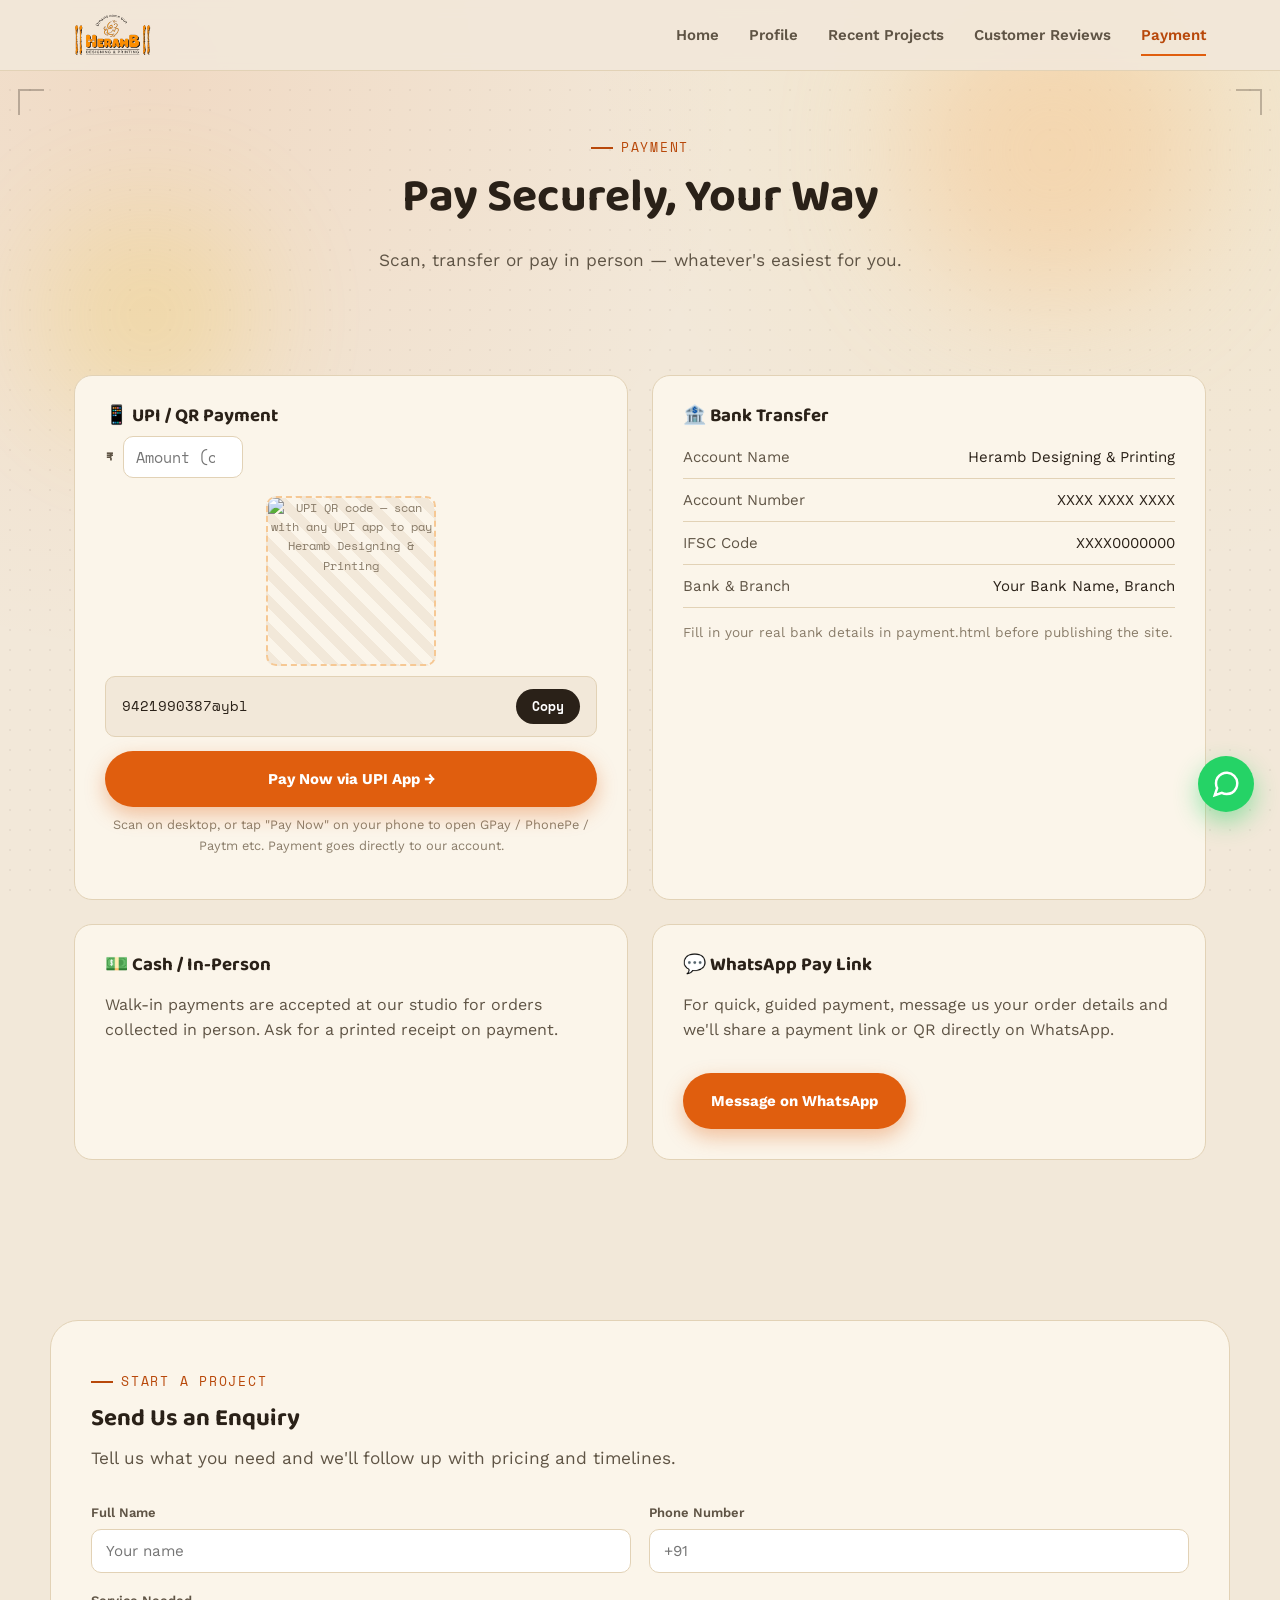
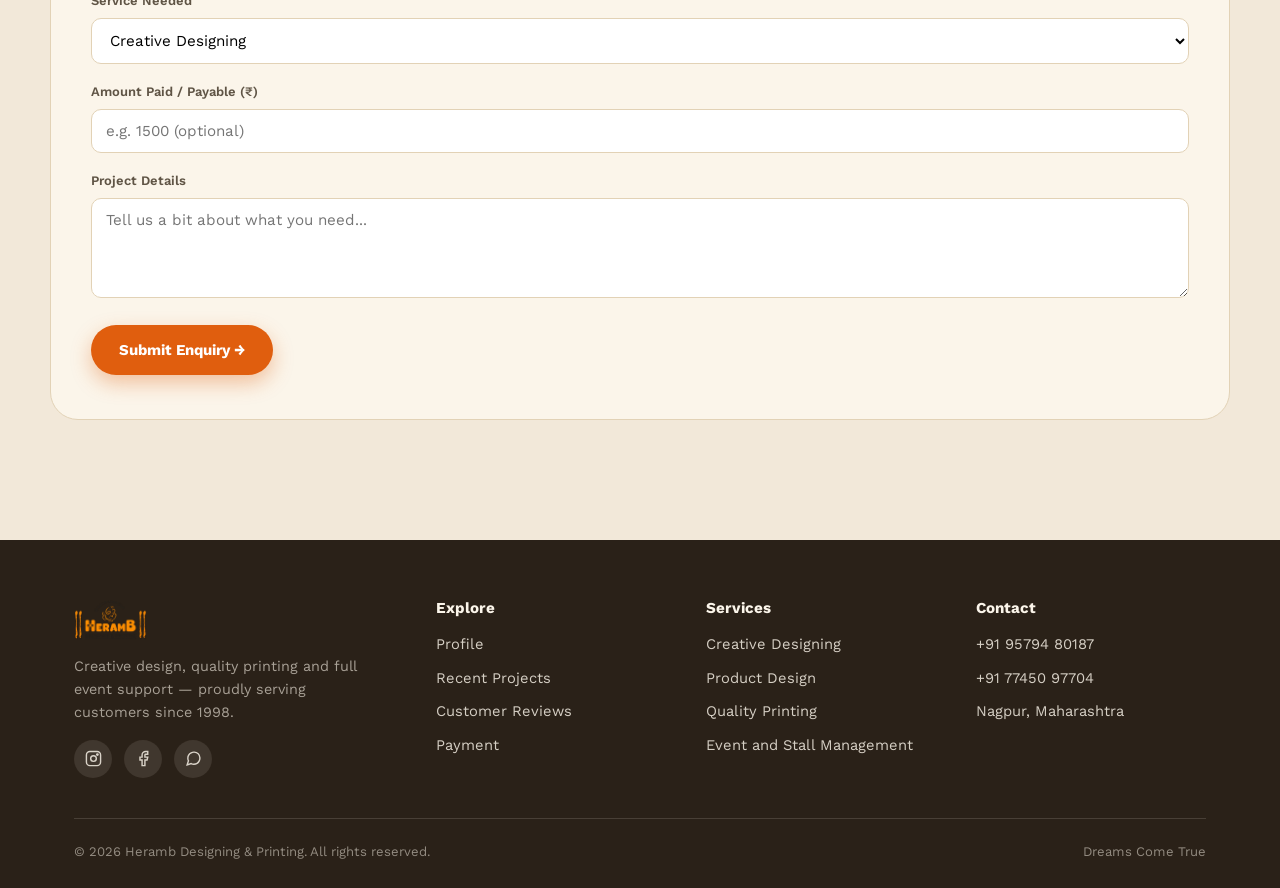
==== commit 020679ba: "Update payment.html" ====
--- a/payment.html
+++ b/payment.html
@@ -71,7 +71,7 @@
       <a href="projects.html">Recent Projects</a>
       <a href="reviews.html">Customer Reviews</a>
       <a href="payment.html">Payment</a>
-      <a href="payment.html#enquiry" class="nav-cta">Get a Quote</a>
+     
     </nav>
     <button class="nav-toggle" aria-label="Toggle menu"><span></span><span></span><span></span></button>
   </div>
